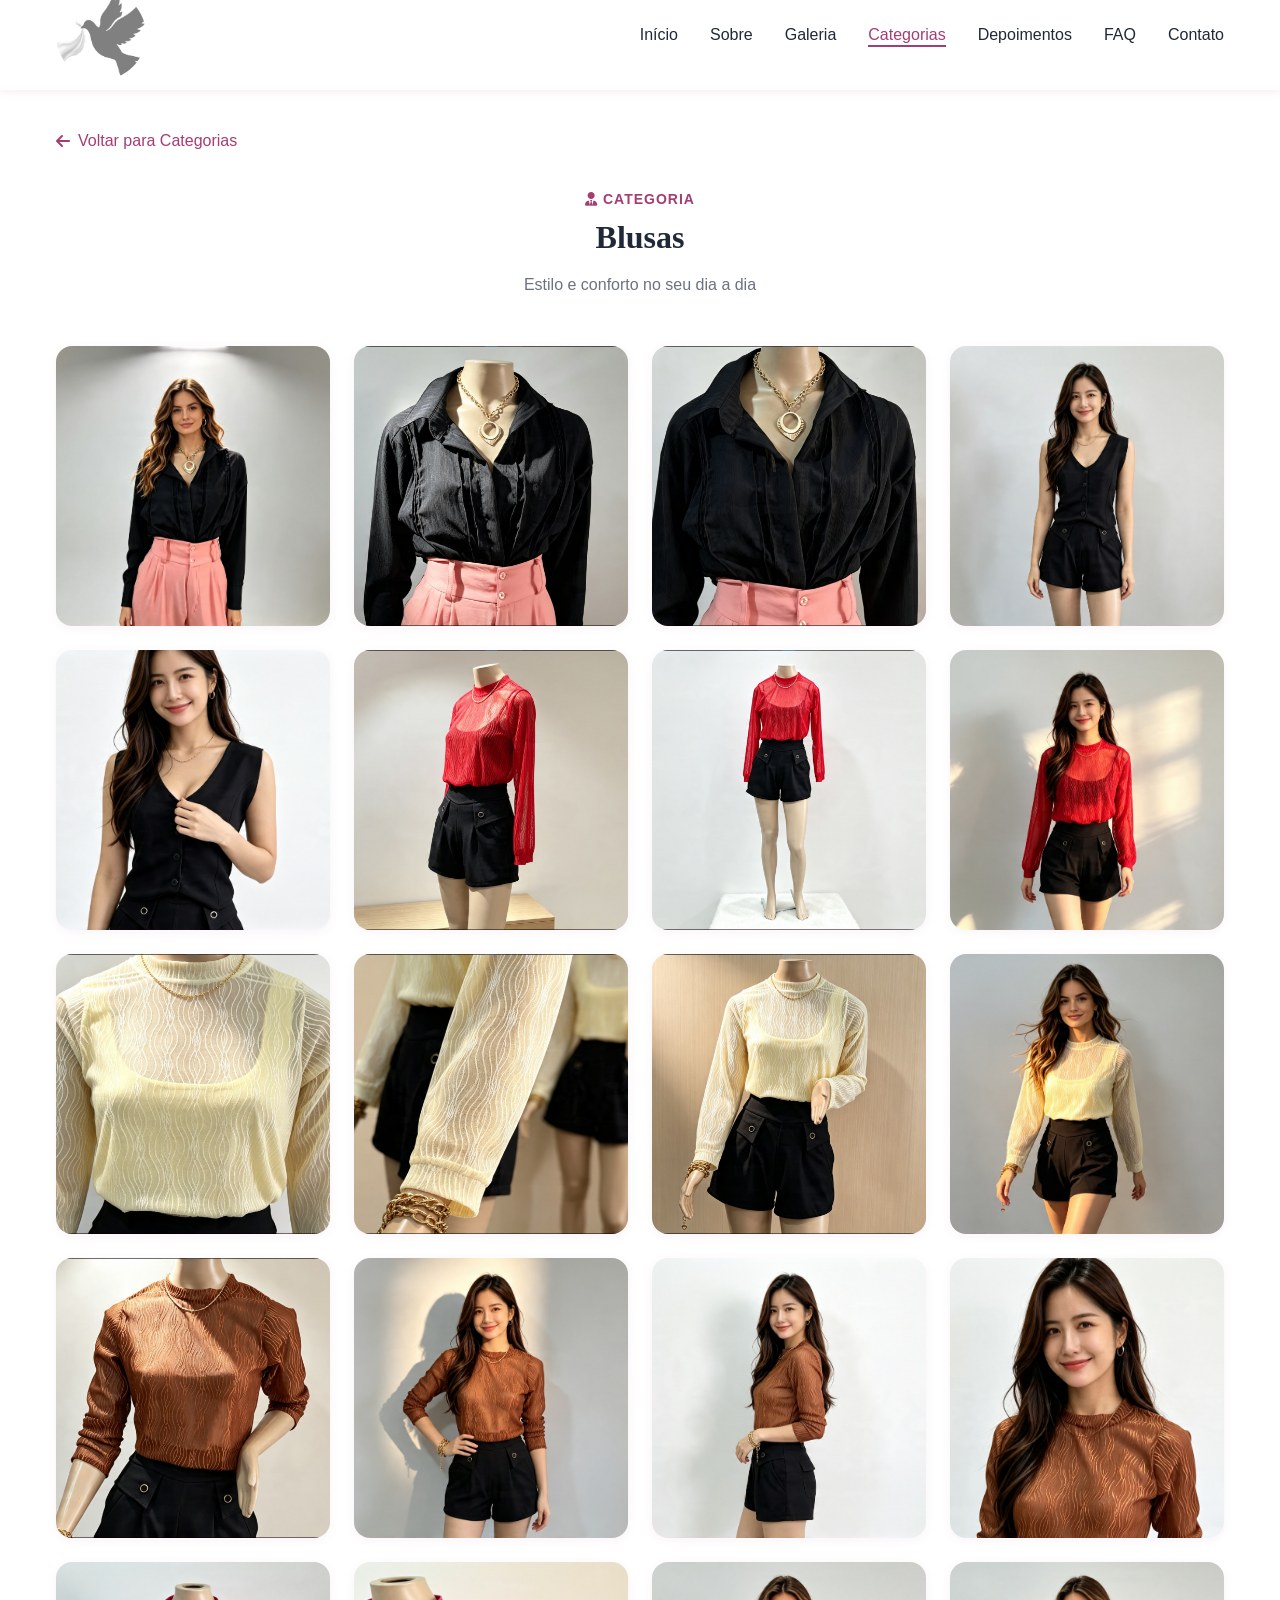
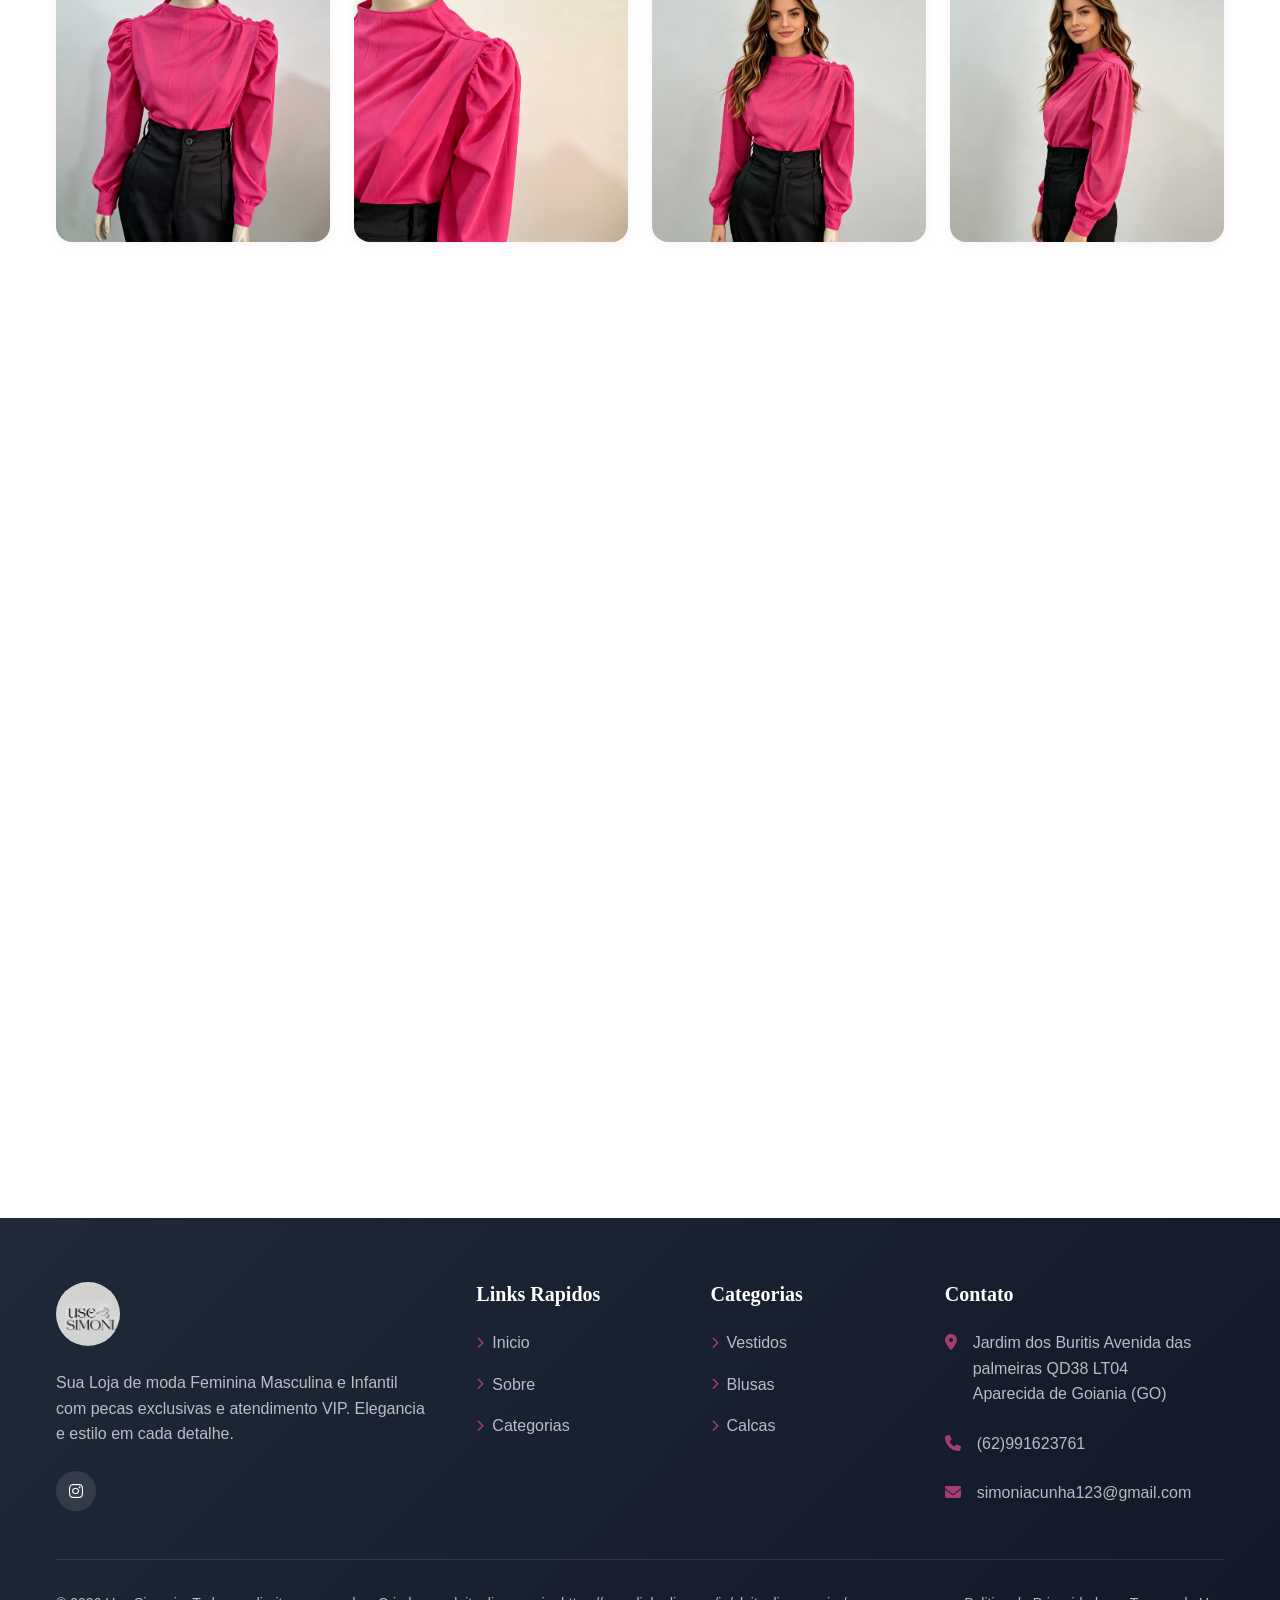
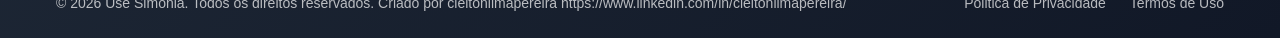
==== blusa.html @ 562f8684 "Criando-repositorio" ====
<!DOCTYPE html>
<html lang="pt-BR">

<head>
    <meta charset="UTF-8">
    <meta name="viewport" content="width=device-width, initial-scale=1.0">
    <meta name="description" content="Use Simonia - Blusas. Confira nossa coleção completa.">
    <title>Blusas - Use Simonia</title>
    <link rel="stylesheet" href="style.css">
    <link rel="icon" type="image/png" href="./assets/logo-use-simonia.png">
    <link rel="stylesheet" href="https://cdnjs.cloudflare.com/ajax/libs/font-awesome/6.4.0/css/all.min.css">
</head>

<body>
    <!-- Header -->
    <header class="header" id="header">
        <nav class="nav container">
            <a href="index.html" class="nav__logo">
                <img src="./assets/transparente certo.png" alt="Use Simonia" class="nav__logo-img"></a>

            <div class="nav__menu" id="nav-menu">
                <ul class="nav__list">
                    <li class="nav__item">
                        <a href="index.html#inicio" class="nav__link">Início</a>
                    </li>
                    <li class="nav__item">
                        <a href="index.html#sobre" class="nav__link">Sobre</a>
                    </li>
                    <li class="nav__item">
                        <a href="index.html#galeria" class="nav__link">Galeria</a>
                    </li>
                    <li class="nav__item">
                        <a href="index.html#categorias" class="nav__link active-link">Categorias</a>
                    </li>
                    <li class="nav__item">
                        <a href="index.html#depoimentos" class="nav__link">Depoimentos</a>
                    </li>
                    <li class="nav__item">
                        <a href="index.html#faq" class="nav__link">FAQ</a>
                    </li>
                    <li class="nav__item">
                        <a href="index.html#contato" class="nav__link">Contato</a>
                    </li>
                </ul>
                <div class="nav__close" id="nav-close">
                    <i class="fas fa-times"></i>
                </div>
            </div>

            <div class="nav__toggle" id="nav-toggle">
                <i class="fas fa-bars"></i>
            </div>
        </nav>
    </header>
    <main class="main">
        <section class="section" style="padding-top: 8rem;">
            <div class="container">
                <a href="index.html#categorias"
                    style="display:inline-flex;align-items:center;gap:8px;color:var(--primary-color);text-decoration:none;font-weight:var(--weight-medium);margin-bottom:2rem;">
                    <i class="fas fa-arrow-left"></i> Voltar para Categorias
                </a>
                <div class="section__header" data-aos="fade-up">
                    <span class="section__subtitle"><i class="fas fa-user-tie"></i> Categoria</span>
                    <h2 class="section__title">Blusas</h2>
                    <p class="section__description">Estilo e conforto no seu dia a dia</p>
                </div>

                <!-- ==================================================================
                     COMO ACRESCENTAR MAIS FOTOS NESTA PAGINA:
                     1. Copie um bloco inteiro que comeca em <div class="galeria__item" ...>
                        e termina no </div> correspondente (marcado abaixo).
                     2. Cole logo depois dele, dentro da mesma div class="galeria__container".
                     3. Troque o link da imagem (src) pela sua foto.
                        Se a foto estiver na pasta assents, use: ./assents/nome-da-foto.jpg
                     4. Troque o texto do "alt" pelo nome da peca.
                     ================================================================== -->
                <div class="galeria__container" id="produtos-grid">
                    <!-- INICIO DO BLOCO - copie a partir daqui -->
                    <div class="galeria__item" data-aos="zoom-in">
                        <img src="./assets/blusa (1).png" alt="Blusa " class="galeria__img">
                        <div class="galeria__overlay">
                            <i class="fas fa-search-plus"></i>
                        </div>
                    </div>
                    <!-- FIM DO BLOCO - copie ate aqui -->
                    <!-- INICIO DO BLOCO - copie a partir daqui -->
                    <div class="galeria__item" data-aos="zoom-in">
                        <img src="./assets/blusa (8).png" alt="Blusa " class="galeria__img">
                        <div class="galeria__overlay">
                            <i class="fas fa-search-plus"></i>
                        </div>
                    </div>
                    <!-- FIM DO BLOCO - copie ate aqui -->
                    <!-- INICIO DO BLOCO - copie a partir daqui -->
                    <div class="galeria__item" data-aos="zoom-in">
                        <img src="./assets/blusa (9).png" alt="Blusa " class="galeria__img">
                        <div class="galeria__overlay">
                            <i class="fas fa-search-plus"></i>
                        </div>
                    </div>
                    <!-- FIM DO BLOCO - copie ate aqui -->
                    <!-- INICIO DO BLOCO - copie a partir daqui -->
                    <div class="galeria__item" data-aos="zoom-in">
                        <img src="./assets/blusa 31.png" alt="Blusa " class="galeria__img">
                        <div class="galeria__overlay">
                            <i class="fas fa-search-plus"></i>
                        </div>
                    </div>
                    <!-- FIM DO BLOCO - copie ate aqui -->
                    <!-- INICIO DO BLOCO - copie a partir daqui -->
                    <div class="galeria__item" data-aos="zoom-in">
                        <img src="./assets/blusa 32.png" alt="Blusa " class="galeria__img">
                        <div class="galeria__overlay">
                            <i class="fas fa-search-plus"></i>
                        </div>
                    </div>
                    <!-- FIM DO BLOCO - copie ate aqui -->
                    <!-- INICIO DO BLOCO - copie a partir daqui -->
                    <div class="galeria__item" data-aos="zoom-in">
                        <img src="./assets/blusa e short (2).png" alt="Blusa " class="galeria__img">
                        <div class="galeria__overlay">
                            <i class="fas fa-search-plus"></i>
                        </div>
                    </div>
                    <!-- FIM DO BLOCO - copie ate aqui -->
                    <div class="galeria__item" data-aos="zoom-in">
                        <img src="./assets/blusa e short (3).png" alt="Blusa " class="galeria__img">
                        <div class="galeria__overlay">
                            <i class="fas fa-search-plus"></i>
                        </div>
                    </div>
                    <!-- FIM DO BLOCO - copie ate aqui -->
                    <!-- INICIO DO BLOCO - copie a partir daqui -->
                    <div class="galeria__item" data-aos="zoom-in">
                        <img src="./assets/blusa e short (6).png" alt="Blusa " class="galeria__img">
                        <div class="galeria__overlay">
                            <i class="fas fa-search-plus"></i>
                        </div>
                    </div>
                    <!-- FIM DO BLOCO - copie ate aqui -->
                    <!-- INICIO DO BLOCO - copie a partir daqui -->
                    <div class="galeria__item" data-aos="zoom-in">
                        <img src="./assets/blusa (12).png" alt="Blusa " class="galeria__img">
                        <div class="galeria__overlay">
                            <i class="fas fa-search-plus"></i>
                        </div>
                    </div>
                    <!-- FIM DO BLOCO - copie ate aqui -->
                    <!-- INICIO DO BLOCO - copie a partir daqui -->
                    <div class="galeria__item" data-aos="zoom-in">
                        <img src="./assets/blusa (13).png" alt="Blusa " class="galeria__img">
                        <div class="galeria__overlay">
                            <i class="fas fa-search-plus"></i>
                        </div>
                    </div>
                    <!-- FIM DO BLOCO - copie ate aqui -->
                    <!-- INICIO DO BLOCO - copie a partir daqui -->
                    <div class="galeria__item" data-aos="zoom-in">
                        <img src="./assets/blusa e short (4).png" alt="Blusa " class="galeria__img">
                        <div class="galeria__overlay">
                            <i class="fas fa-search-plus"></i>
                        </div>
                    </div>
                    <!-- FIM DO BLOCO - copie ate aqui -->
                    <!-- INICIO DO BLOCO - copie a partir daqui -->
                    <div class="galeria__item" data-aos="zoom-in">
                        <img src="./assets/blusa e short (7).png" alt="Blusa " class="galeria__img">
                        <div class="galeria__overlay">
                            <i class="fas fa-search-plus"></i>
                        </div>
                    </div>
                    <!-- FIM DO BLOCO - copie ate aqui -->
                    <!-- INICIO DO BLOCO - copie a partir daqui -->
                    <div class="galeria__item" data-aos="zoom-in">
                        <img src="./assets/blusa (14).png" alt="Blusa manga longa" class="galeria__img">
                        <div class="galeria__overlay">
                            <i class="fas fa-search-plus"></i>
                        </div>
                    </div>
                    <!-- FIM DO BLOCO - copie ate aqui -->
                    <!-- INICIO DO BLOCO - copie a partir daqui -->
                    <div class="galeria__item" data-aos="zoom-in">
                        <img src="./assets/blusa e short (8).png" alt="Blusa " class="galeria__img">
                        <div class="galeria__overlay">
                            <i class="fas fa-search-plus"></i>
                        </div>
                    </div>
                    <!-- FIM DO BLOCO - copie ate aqui -->
                    <!-- INICIO DO BLOCO - copie a partir daqui -->
                    <div class="galeria__item" data-aos="zoom-in">
                        <img src="./assets/blusa e short (9).png" alt="Blusa " class="galeria__img">
                        <div class="galeria__overlay">
                            <i class="fas fa-search-plus"></i>
                        </div>
                    </div>
                    <!-- FIM DO BLOCO - copie ate aqui -->
                    <!-- INICIO DO BLOCO - copie a partir daqui -->
                    <div class="galeria__item" data-aos="zoom-in">
                        <img src="./assets/blusa (3).png" alt="Blusa " class="galeria__img">
                        <div class="galeria__overlay">
                            <i class="fas fa-search-plus"></i>
                        </div>
                    </div>
                    <!-- FIM DO BLOCO - copie ate aqui -->
                    <!-- INICIO DO BLOCO - copie a partir daqui -->
                    <div class="galeria__item" data-aos="zoom-in">
                        <img src="./assets/blusa 1.png" alt="Blusa " class="galeria__img">
                        <div class="galeria__overlay">
                            <i class="fas fa-search-plus"></i>
                        </div>
                    </div>
                    <!-- FIM DO BLOCO - copie ate aqui -->
                    <!-- INICIO DO BLOCO - copie a partir daqui -->
                    <div class="galeria__item" data-aos="zoom-in">
                        <img src="./assets/blusa 2.png" alt="Blusa " class="galeria__img">
                        <div class="galeria__overlay">
                            <i class="fas fa-search-plus"></i>
                        </div>
                    </div>
                    <!-- FIM DO BLOCO - copie ate aqui -->
                    <!-- INICIO DO BLOCO - copie a partir daqui -->
                    <div class="galeria__item" data-aos="zoom-in">
                        <img src="./assets/blusa 5.png" alt="Blusa " class="galeria__img">
                        <div class="galeria__overlay">
                            <i class="fas fa-search-plus"></i>
                        </div>
                    </div>
                    <!-- FIM DO BLOCO - copie ate aqui -->
                    <!-- INICIO DO BLOCO - copie a partir daqui -->
                    <div class="galeria__item" data-aos="zoom-in">
                        <img src="./assets/blusa 6.png" alt="Blusa " class="galeria__img">
                        <div class="galeria__overlay">
                            <i class="fas fa-search-plus"></i>
                        </div>
                    </div>
                    <!-- FIM DO BLOCO - copie ate aqui -->
                    <!-- INICIO DO BLOCO - copie a partir daqui -->
                    <div class="galeria__item" data-aos="zoom-in">
                        <img src="./assets/blusa (16).png" alt="Blusa " class="galeria__img">
                        <div class="galeria__overlay">
                            <i class="fas fa-search-plus"></i>
                        </div>
                    </div>
                    <!-- FIM DO BLOCO - copie ate aqui -->
                    <!-- INICIO DO BLOCO - copie a partir daqui -->
                    <div class="galeria__item" data-aos="zoom-in">
                        <img src="./assets/blusa 12.png" alt="Blusa " class="galeria__img">
                        <div class="galeria__overlay">
                            <i class="fas fa-search-plus"></i>
                        </div>
                    </div>
                    <!-- FIM DO BLOCO - copie ate aqui -->
                    <!-- INICIO DO BLOCO - copie a partir daqui -->
                    <div class="galeria__item" data-aos="zoom-in">
                        <img src="./assets/blusa (10).png" alt="Blusa " class="galeria__img">
                        <div class="galeria__overlay">
                            <i class="fas fa-search-plus"></i>
                        </div>
                    </div>
                    <!-- FIM DO BLOCO - copie ate aqui -->
                    <!-- INICIO DO BLOCO - copie a partir daqui -->
                    <div class="galeria__item" data-aos="zoom-in">
                        <img src="./assets/blusa (17).png" alt="Blusa " class="galeria__img">
                        <div class="galeria__overlay">
                            <i class="fas fa-search-plus"></i>
                        </div>
                    </div>
                    <!-- FIM DO BLOCO - copie ate aqui -->
                    <!-- INICIO DO BLOCO - copie a partir daqui -->
                    <div class="galeria__item" data-aos="zoom-in">
                        <img src="./assets/blusa 19.png" alt="Blusa " class="galeria__img">
                        <div class="galeria__overlay">
                            <i class="fas fa-search-plus"></i>
                        </div>
                    </div>
                    <!-- FIM DO BLOCO - copie ate aqui -->
                    <!-- INICIO DO BLOCO - copie a partir daqui -->
                    <div class="galeria__item" data-aos="zoom-in">
                        <img src="./assets/blusa (7).png" alt="Blusa " class="galeria__img">
                        <div class="galeria__overlay">
                            <i class="fas fa-search-plus"></i>
                        </div>
                    </div>
                    <!-- FIM DO BLOCO - copie ate aqui -->
                    <!-- INICIO DO BLOCO - copie a partir daqui -->
                    <div class="galeria__item" data-aos="zoom-in">
                        <img src="./assets/blusa 16.png" alt="Blusa " class="galeria__img">
                        <div class="galeria__overlay">
                            <i class="fas fa-search-plus"></i>
                        </div>
                    </div>
                    <!-- FIM DO BLOCO - copie ate aqui -->
                    <!-- INICIO DO BLOCO - copie a partir daqui -->
                    <div class="galeria__item" data-aos="zoom-in">
                        <img src="./assets/blusa 30.png" alt="Blusa " class="galeria__img">
                        <div class="galeria__overlay">
                            <i class="fas fa-search-plus"></i>
                        </div>
                    </div>
                    <!-- FIM DO BLOCO - copie ate aqui -->
                    <!-- INICIO DO BLOCO - copie a partir daqui -->
                    <div class="galeria__item" data-aos="zoom-in">
                        <img src="./assets/blusa e short (5).png" alt="Blusa " class="galeria__img">
                        <div class="galeria__overlay">
                            <i class="fas fa-search-plus"></i>
                        </div>
                    </div>
                    <!-- FIM DO BLOCO - copie ate aqui -->
                    <!-- INICIO DO BLOCO - copie a partir daqui -->
                    <div class="galeria__item" data-aos="zoom-in">
                        <img src="./assets/blusa2.png" alt="Blusa " class="galeria__img">
                        <div class="galeria__overlay">
                            <i class="fas fa-search-plus"></i>
                        </div>
                    </div>
                    <!-- FIM DO BLOCO - copie ate aqui -->
                    <!-- INICIO DO BLOCO - copie a partir daqui -->
                    <div class="galeria__item" data-aos="zoom-in">
                        <img src="./assets/blusa4.png" alt="Blusa " class="galeria__img">
                        <div class="galeria__overlay">
                            <i class="fas fa-search-plus"></i>
                        </div>
                    </div>
                    <!-- FIM DO BLOCO - copie ate aqui -->
                    <!-- INICIO DO BLOCO - copie a partir daqui -->
                    <div class="galeria__item" data-aos="zoom-in">
                        <img src="./assets/blusa5.png" alt="Blusa " class="galeria__img">
                        <div class="galeria__overlay">
                            <i class="fas fa-search-plus"></i>
                        </div>
                    </div>
                    <!-- FIM DO BLOCO - copie ate aqui -->
                </div>
            </div>
        </section>
    </main>
    <!-- Footer -->
    <footer class="footer">
        <div class="container">
            <div class="footer__container">
                <div class="footer__column">
                    <a href="index.html" class="footer__logo">
                        <img src="./assets/logo.jpg" alt="Use Simonia" class="footer__logo-img"></a>
                    <p class="footer__description">
                        Sua Loja de moda Feminina Masculina e Infantil com pecas exclusivas e atendimento VIP. Elegancia
                        e estilo em cada detalhe.
                    </p>
                    <div class="footer__social">
                        <a href="https://www.instagram.com/use_simonia_/" target="_blank" class="footer__social-link">
                            <i class="fab fa-instagram"></i>
                        </a>
                    </div>
                </div>
                <div class="footer__column">
                    <h3 class="footer__title">Links Rapidos</h3>
                    <ul class="footer__links">
                        <li><a href="index.html#inicio" class="footer__link"><i class="fas fa-chevron-right"></i>
                                Inicio</a></li>
                        <li><a href="index.html#sobre" class="footer__link"><i class="fas fa-chevron-right"></i>
                                Sobre</a></li>

                        <li><a href="index.html#categorias" class="footer__link"><i class="fas fa-chevron-right"></i>
                                Categorias</a></li>
                    </ul>
                </div>
                <div class="footer__column">
                    <h3 class="footer__title">Categorias</h3>
                    <ul class="footer__links">
                        <li><a href="vestido.html" class="footer__link"><i class="fas fa-chevron-right"></i>
                                Vestidos</a></li>
                        <li><a href="blusa.html" class="footer__link"><i class="fas fa-chevron-right"></i> Blusas</a>
                        </li>
                        <li><a href="calca.html" class="footer__link"><i class="fas fa-chevron-right"></i> Calcas</a>
                        </li>

                    </ul>
                </div>
                <div class="footer__column">
                    <h3 class="footer__title">Contato</h3>
                    <ul class="footer__info">
                        <li class="footer__info-item">
                            <i class="fas fa-map-marker-alt"></i>
                            <span>Jardim dos Buritis Avenida das palmeiras QD38 LT04<br>Aparecida de Goiania (GO)</span>
                        </li>
                        <li class="footer__info-item">
                            <i class="fas fa-phone"></i>
                            <span>(62)991623761</span>
                        </li>
                        <li class="footer__info-item">
                            <i class="fas fa-envelope"></i>
                            <span>simoniacunha123@gmail.com</span>
                        </li>
                    </ul>
                </div>
            </div>
            <div class="footer__bottom">
                <p class="footer__copy">
                    &copy; 2026 Use Simonia. Todos os direitos reservados.
                    Criado por cleitonlimapereira
                    https://www.linkedin.com/in/cleitonlimapereira/
                </p>
                <div class="footer__bottom-links">
                    <a href="#" class="footer__bottom-link">Politica de Privacidade</a>
                    <a href="#" class="footer__bottom-link">Termos de Uso</a>
                </div>
            </div>
        </div>
    </footer>

    <!-- Scroll to Top -->
    <button class="scroll-top" id="scroll-top">
        <i class="fas fa-arrow-up"></i>
    </button>

    <script src="script.js"></script>
</body>

</html>
---- style.css ----
/* ==================== VARIABLES ==================== */
:root {
    /* Colors */
    --primary-color: #a53d73;
    --primary-dark: #ac5685;
    --primary-light: #f1c1db;
    --accent-color: #990958;
    --accent-dark: #a77f93;
    --text-dark: #1f2937;
    --text-gray: #6b7280;
    --text-light: #9ca3af;
    --white: #ffffff;
    --bg-light: #fde7f3;
    --bg-lighter: #fef5fa;
    --border-color: #f9d9ea;

    /* Typography */
    --font-primary: 'Segoe UI', Tahoma, Geneva, Verdana, sans-serif;
    --font-heading: 'Georgia', serif;

    /* Font Sizes */
    --h1-size: 2.5rem;
    --h2-size: 2rem;
    --h3-size: 1.5rem;
    --h4-size: 1.25rem;
    --normal-size: 1rem;
    --small-size: 0.875rem;

    /* Font Weights */
    --weight-regular: 400;
    --weight-medium: 500;
    --weight-semibold: 600;
    --weight-bold: 700;

    /* Spacing */
    --spacing-xs: 0.5rem;
    --spacing-sm: 1rem;
    --spacing-md: 1.5rem;
    --spacing-lg: 2rem;
    --spacing-xl: 3rem;
    --spacing-xxl: 4rem;

    /* Transitions */
    --transition: all 0.3s ease;
    --transition-slow: all 0.5s ease;

    /* Shadows */
    --shadow-sm: 0 2px 8px rgba(197, 89, 148, 0.08);
    --shadow-md: 0 4px 16px rgba(182, 60, 129, 0.12);
    --shadow-lg: 0 8px 32px rgba(209, 38, 132, 0.16);

    /* Border Radius */
    --radius-sm: 8px;
    --radius-md: 12px;
    --radius-lg: 16px;
    --radius-xl: 24px;

    /* Z-index */
    --z-fixed: 100;
    --z-modal: 1000;
}

.iline {
    display: block;
    align-items: center;
}

/* ==================== BASE ==================== */
* {
    margin: 0;
    padding: 0;
    box-sizing: border-box;

}



html {
    scroll-behavior: smooth;
}

body {
    font-family: var(--font-primary);
    font-size: var(--normal-size);
    color: var(--text-dark);
    line-height: 1.6;
    background-color: var(--white);
}

h1,
h2,
h3,
h4 {
    font-family: var(--font-heading);
    font-weight: var(--weight-bold);
    line-height: 1.2;
    color: var(--text-dark);
}

img {
    max-width: 100%;
    height: auto;
    display: block;
}

a {
    text-decoration: none;
    color: inherit;
}

ul {
    list-style: none;
}

button {
    border: none;
    background: none;
    cursor: pointer;
    font-family: inherit;
}

/* ==================== REUSABLE CLASSES ==================== */
.container {
    max-width: 1200px;
    margin: 0 auto;
    padding: 0 var(--spacing-sm);
}

.section {
    padding: var(--spacing-xxl) 0;
}

.section__header {
    text-align: center;
    margin-bottom: var(--spacing-xl);
}

.section__subtitle {
    display: inline-block;
    color: var(--primary-color);
    font-weight: var(--weight-semibold);
    font-size: var(--small-size);
    text-transform: uppercase;
    letter-spacing: 1px;
    margin-bottom: var(--spacing-xs);
}

.section__title {
    font-size: var(--h2-size);
    margin-bottom: var(--spacing-sm);
    color: var(--text-dark);
}

.section__description {
    color: var(--text-gray);
    max-width: 600px;
    margin: 0 auto;
}

.btn {
    display: inline-flex;
    align-items: center;
    gap: var(--spacing-xs);
    padding: 0.875rem 1.75rem;
    border-radius: var(--radius-md);
    font-weight: var(--weight-semibold);
    transition: var(--transition);
    cursor: pointer;
}

.btn--primary {
    background: linear-gradient(135deg, var(--primary-color), var(--primary-light));
    color: var(--white);
    box-shadow: var(--shadow-md);
}

.btn--primary:hover {
    transform: translateY(-2px);
    box-shadow: var(--shadow-lg);
}

.btn--outline {
    border: 2px solid var(--primary-color);
    color: var(--primary-color);
    background: var(--white);
}

.btn--outline:hover {
    background: var(--primary-color);
    color: var(--white);
}

/* ==================== HEADER ==================== */
.header {
    position: fixed;
    top: 0;
    left: 0;
    width: 100%;
    height: 10%;
    background: var(--white);
    box-shadow: var(--shadow-sm);
    z-index: var(--z-fixed);
    transition: var(--transition);
}

.nav {
    display: flex;
    align-items: center;
    justify-content: space-between;
    height: 70px;
}

.nav__logo {
    display: flex;
    align-items: center;
    gap: var(--spacing-xs);
    font-size: var(--h4-size);
    font-weight: var(--weight-bold);
    color: var(--primary-color);
    font-family: var(--font-heading);
}

.nav__logo i {
    font-size: 1.5rem;
    color: var(--accent-color);
}


.nav__logo-img {

    height: 90px;
    width: 90px;
    object-fit: cover;
    border-radius: 100%;
}

.nav__toggle,
.nav__close {
    display: none;
    font-size: 1.5rem;
    color: var(--text-dark);
    cursor: pointer;
}

.nav__list {
    display: flex;
    align-items: center;
    gap: var(--spacing-lg);
}

.nav__link {
    color: var(--text-dark);
    font-weight: var(--weight-medium);
    transition: var(--transition);
    position: relative;
}

.nav__link::after {
    content: '';
    position: absolute;
    bottom: -4px;
    left: 0;
    width: 0;
    height: 2px;
    background: var(--primary-color);
    transition: var(--transition);
}

.nav__link:hover::after,
.nav__link.active-link::after {
    width: 100%;
}

.nav__link:hover,
.nav__link.active-link {
    color: var(--primary-color);
}

/* ==================== HERO ==================== */
.hero {
    min-height: 100vh;
    background: linear-gradient(135deg, rgba(197, 193, 196, 0.95), rgba(207, 204, 206, 0.95)),
        url('https://images.unsplash.com/photo-1441986300917-64674bd600d8?w=1920&q=80');
    background-size: cover;
    background-position: center;
    background-attachment: fixed;
    display: flex;
    align-items: center;
    padding-top: 70px;
}

.hero__container {
    display: grid;
    grid-template-columns: 1fr 1fr;
    gap: var(--spacing-xl);
    align-items: center;
}

.hero__content {
    color: var(--white);
}

.hero__subtitle {
    display: inline-block;
    color: var(--accent-color);
    font-weight: var(--weight-semibold);
    font-size: var(--small-size);
    text-transform: uppercase;
    letter-spacing: 2px;
    margin-bottom: var(--spacing-sm);
}

.hero__title {
    font-size: var(--h1-size);
    margin-bottom: var(--spacing-md);
    line-height: 1.2;
}

.hero__description {
    font-size: 1.125rem;
    margin-bottom: var(--spacing-lg);
    opacity: 0.95;
    line-height: 1.8;
}

.hero__buttons {
    display: flex;
    flex-wrap: wrap;
    gap: var(--spacing-sm);
    margin-bottom: var(--spacing-xl);
}

.hero__stats {
    display: grid;
    grid-template-columns: repeat(3, 1fr);
    gap: var(--spacing-lg);
    padding-top: var(--spacing-lg);
    border-top: 1px solid rgba(255, 255, 255, 0.2);
}

.hero__stat {
    display: flex;
    align-items: center;
    gap: var(--spacing-sm);
}

.hero__stat i {
    font-size: 2rem;
    color: var(--accent-color);
}

.hero__stat-number {
    display: block;
    font-size: 1.5rem;
    font-weight: var(--weight-bold);
}

.hero__stat-text {
    display: block;
    font-size: var(--small-size);
    opacity: 0.9;
}

.hero__image-wrapper {
    position: relative;
    border-radius: var(--radius-xl);
    overflow: hidden;
    box-shadow: var(--shadow-lg);
}

.hero__img {
    width: 100%;
    height: 500px;
    object-fit: cover;
    border-radius: var(--radius-xl);
}

.hero__image-decoration {
    position: absolute;
    inset: 0;
    border: 3px solid var(--accent-color);
    border-radius: var(--radius-xl);
    transform: translate(15px, 15px);
    z-index: -1;
}

/* ==================== ABOUT ==================== */
.sobre__container {
    display: grid;
    grid-template-columns: 1fr 1fr;
    gap: var(--spacing-xl);
    align-items: center;
}

.sobre__image {
    position: relative;
}

.sobre__img {
    width: 100%;
    height: 500px;
    object-fit: cover;
    border-radius: var(--radius-xl);
    box-shadow: var(--shadow-lg);
}

.sobre__image-decoration {
    position: absolute;
    inset: 0;
    border: 3px solid var(--accent-color);
    border-radius: var(--radius-xl);
    transform: translate(-15px, -15px);
    z-index: -1;
}

.sobre__description {
    color: var(--text-gray);
    margin-bottom: var(--spacing-md);
    line-height: 1.8;
}

.sobre__features {
    display: grid;
    gap: var(--spacing-sm);
    margin-bottom: var(--spacing-lg);
}

.sobre__feature {
    display: flex;
    align-items: center;
    gap: var(--spacing-sm);
    color: var(--text-gray);
}

.sobre__feature i {
    color: var(--primary-color);
    font-size: 1.25rem;
}



/* ==================== CATEGORIES ==================== */
.categorias {
    background: #cdd1d8;
}

.categorias__container {
    display: grid;
    grid-template-columns: repeat(3, 1fr);
    gap: var(--spacing-lg);
}



.categoria__card {
    display: block;
    background: var(--white);
    border-radius: var(--radius-lg);
    overflow: hidden;
    box-shadow: var(--shadow-sm);
    transition: var(--transition);
}

.categoria__card:hover {
    transform: translateY(-8px);
    box-shadow: var(--shadow-lg);
}

.categoria__image {
    position: relative;
    height: 250px;
    overflow: hidden;
}

.categoria__img {
    width: 100%;
    height: 100%;
    object-fit: cover;
    transition: var(--transition-slow);
}

.categoria__overlay {
    position: absolute;
    inset: 0;
    background: linear-gradient(to top, rgba(222, 83, 159, 0.6), transparent);
}

.categoria__card:hover .categoria__img {
    transform: scale(1.1);
}

.categoria__content {
    padding: var(--spacing-md);
    text-align: center;
}

.categoria__icon {
    font-size: 2rem;
    color: var(--primary-color);
    margin-bottom: var(--spacing-sm);
}

.categoria__title {
    font-size: var(--h4-size);
    margin-bottom: var(--spacing-xs);
    color: var(--text-dark);
}

.categoria__description {
    color: var(--text-gray);
    font-size: var(--small-size);
}

/* ==================== GALERIA DE PRODUTOS ==================== */
.galeria__container {
    display: grid;
    grid-template-columns: repeat(4, 1fr);
    gap: var(--spacing-md);
}

.galeria__item {
    position: relative;
    height: 280px;
    border-radius: var(--radius-lg);
    overflow: hidden;
    box-shadow: var(--shadow-sm);
    transition: var(--transition);
}

.galeria__item:hover {
    transform: translateY(-8px);
    box-shadow: var(--shadow-lg);
}

.galeria__img {
    width: 100%;
    height: 100%;
    object-fit: cover;
    display: block;
    transition: var(--transition-slow);
}

.galeria__overlay {
    position: absolute;
    inset: 0;
    background: linear-gradient(to top, rgba(222, 83, 159, 0.6), transparent);
    display: flex;
    align-items: center;
    justify-content: center;
    opacity: 0;
    transition: var(--transition);
    color: var(--white);
    font-size: 1.5rem;
}

.galeria__item:hover .galeria__overlay {
    opacity: 1;
}

.galeria__item:hover .galeria__img {
    transform: scale(1.1);
}

/* ==================== DIFFERENTIALS ==================== */


.diferenciais {
    background: #ca8bb2;
}

.diferenciais__container {
    display: grid;
    grid-template-columns: repeat(3, 1fr);
    gap: var(--spacing-lg);
    max-width: 900px;
    margin: 0 auto;
}

.diferencial__card {
    background: linear-gradient(135deg, #fdf1f7, #f8d9e9);
    padding: var(--spacing-lg);
    border-radius: var(--radius-lg);
    text-align: center;
    box-shadow: var(--shadow-sm);
    transition: var(--transition);
}

.diferencial__card:hover {
    transform: translateY(-8px);
    box-shadow: var(--shadow-lg);
}

.diferencial__icon {
    width: 70px;
    height: 70px;
    margin: 0 auto var(--spacing-md);
    background: linear-gradient(135deg, var(--primary-color), var(--primary-light));
    border-radius: 50%;
    display: flex;
    align-items: center;
    justify-content: center;
}

.diferencial__icon i {
    font-size: 2rem;
    color: var(--primary-light);
}

.diferencial__title {
    font-size: var(--h4-size);
    margin-bottom: var(--spacing-sm);
}

.diferencial__description {
    color: var(--text-gray);
    font-size: var(--small-size);
    line-height: 1.6;
}

/* ==================== BENEFITS ==================== */
.beneficios {
    background: var(--white);
}

.beneficios__container {
    display: grid;
    grid-template-columns: repeat(3, 1fr);
    gap: var(--spacing-md);
}

.beneficio__item {
    display: flex;
    align-items: center;
    gap: var(--spacing-md);
    padding: var(--spacing-md);
    background: var(--white);
    border-radius: var(--radius-md);
    transition: var(--transition);
}

.beneficio__item:hover {
    background: #cbced3;
    transform: translateX(5px);
}

.beneficio__icon {
    width: 50px;
    height: 50px;
    background: linear-gradient(135deg, #9ca3af, var(--primary-light));
    border-radius: var(--radius-sm);
    display: flex;
    align-items: center;
    justify-content: center;
    flex-shrink: 0;
}

.beneficio__icon i {
    font-size: 1.5rem;
    color: var(--white);
}

.beneficio__title {
    font-size: 1rem;
    font-weight: var(--weight-semibold);
    margin-bottom: 0.25rem;
    color: var(--text-dark);
}

.beneficio__text {
    font-size: var(--small-size);
    color: var(--text-gray);
}

/* ==================== TESTIMONIALS ==================== */
.depoimentos {
    background: #cdd1d8;
}

.depoimentos__container {
    display: grid;
    grid-template-columns: repeat(3, 1fr);
    gap: var(--spacing-lg);
}

.depoimento__card {
    background: var(--white);
    padding: var(--spacing-lg);
    border-radius: var(--radius-lg);
    box-shadow: var(--shadow-sm);
    transition: var(--transition);
}

.depoimento__card:hover {
    transform: translateY(-8px);
    box-shadow: var(--shadow-lg);
}

.depoimento__rating {
    display: flex;
    gap: 0.25rem;
    margin-bottom: var(--spacing-md);
}

.depoimento__rating i {
    color: var(--accent-color);
    font-size: 1.125rem;
}

.depoimento__text {
    color: var(--text-gray);
    font-style: italic;
    margin-bottom: var(--spacing-md);
    line-height: 1.8;
}

.depoimento__author {
    display: flex;
    align-items: center;
    gap: var(--spacing-sm);
    padding-top: var(--spacing-md);
    border-top: 1px solid var(--border-color);
}

.depoimento__avatar {
    width: 50px;
    height: 50px;
    border-radius: 50%;
    object-fit: cover;
    border: 2px solid var(--primary-color);
}

.depoimento__name {
    font-size: 1rem;
    font-weight: var(--weight-semibold);
    color: var(--text-dark);
}

.depoimento__role {
    font-size: var(--small-size);
    color: var(--text-gray);
}

/* ==================== FAQ ==================== */
.faq__container {
    max-width: 800px;
    margin: 0 auto;
}

.faq__item {
    background: var(--white);
    border-radius: var(--radius-md);
    margin-bottom: var(--spacing-md);
    box-shadow: var(--shadow-sm);
    overflow: hidden;
}

.faq__question {
    display: flex;
    align-items: center;
    justify-content: space-between;
    padding: var(--spacing-md);
    cursor: pointer;
    transition: var(--transition);
}

.faq__question:hover {
    background: #cdd1d8;
}

.faq__title {
    font-size: 1.125rem;
    font-weight: var(--weight-semibold);
    color: var(--text-dark);
    padding-right: var(--spacing-sm);
}

.faq__toggle {
    width: 32px;
    height: 32px;
    background: #cdd1d8;
    ;
    border-radius: 50%;
    display: flex;
    align-items: center;
    justify-content: center;
    flex-shrink: 0;
    transition: var(--transition);
}

.faq__toggle i {
    color: var(--primary-color);
    transition: var(--transition);
}

.faq__answer {
    max-height: 0;
    overflow: hidden;
    transition: max-height 0.3s ease;
}

.faq__answer p {
    padding: 0 var(--spacing-md) var(--spacing-md);
    color: var(--text-gray);
    line-height: 1.8;
}

.faq__item.active .faq__toggle {
    background: var(--primary-color);
}

.faq__item.active .faq__toggle i {
    color: var(--white);
    transform: rotate(180deg);
}

.faq__item.active .faq__answer {
    max-height: 500px;
}

/* ==================== CONTACT ==================== */
.contato {
    background: #cdd1d8;
    ;
}

.contato__info-center {
    display: grid;
    grid-template-columns: repeat(3, 1fr);
    gap: var(--spacing-lg);
}

.contato__info-card {
    background: var(--white);
    padding: var(--spacing-lg);
    border-radius: var(--radius-lg);
    text-align: center;
    box-shadow: var(--shadow-sm);
    transition: var(--transition);
}

.contato__info-card:hover {
    transform: translateY(-8px);
    box-shadow: var(--shadow-lg);
}

.contato__info-icon {
    width: 70px;
    height: 70px;
    margin: 0 auto var(--spacing-md);
    background: linear-gradient(135deg, var(--primary-color), var(--primary-light));
    border-radius: 50%;
    display: flex;
    align-items: center;
    justify-content: center;
}

.contato__info-icon i {
    font-size: 2rem;
    color: var(--white);
}

.contato__info-title {
    font-size: var(--h4-size);
    margin-bottom: var(--spacing-sm);
    color: var(--text-dark);
}

.contato__info-text {
    color: var(--text-gray);
    margin-bottom: var(--spacing-md);
    line-height: 1.6;
}

.contato__info-link {
    display: inline-block;
    color: var(--primary-color);
    font-weight: var(--weight-semibold);
    transition: var(--transition);
}

.contato__info-link:hover {
    color: var(--primary-dark);
}

.contato__social {
    display: flex;
    justify-content: center;
    gap: var(--spacing-sm);
    margin-bottom: var(--spacing-md);
}

.contato__social-link {
    width: 45px;
    height: 45px;
    background: var(--white);
    border-radius: 50%;
    display: flex;
    align-items: center;
    justify-content: center;
    transition: var(--transition);
}

.contato__social-link i {
    font-size: 1.25rem;
    color: var(--primary-color);
}

.contato__social-link:hover {
    background: var(--primary-color);
    transform: translateY(-3px);
}

.contato__social-link:hover i {
    color: var(--white);
}

/* ==================== FOOTER ==================== */
.footer {
    background: linear-gradient(135deg, var(--text-dark), #111827);
    color: var(--white);
    padding: var(--spacing-xxl) 0 var(--spacing-md);
}

.footer__container {
    display: grid;
    grid-template-columns: 2fr 1fr 1fr 1.5fr;
    gap: var(--spacing-xl);
    margin-bottom: var(--spacing-xl);
}

.footer__logo {
    display: flex;
    align-items: center;
    gap: var(--spacing-xs);
    font-size: var(--h3-size);
    font-weight: var(--weight-bold);
    color: var(--white);
    font-family: var(--font-heading);
    margin-bottom: var(--spacing-md);
}

.footer__logo i {
    color: var(--accent-color);
}

.footer__logo-img {
    height: 64px;
    width: 64px;
    object-fit: cover;
    border-radius: 50%;
}

.footer__description {
    color: rgba(255, 255, 255, 0.7);
    margin-bottom: var(--spacing-md);
    line-height: 1.6;
}

.footer__social {
    display: flex;
    gap: var(--spacing-sm);
}

.footer__social-link {
    width: 40px;
    height: 40px;
    background: rgba(255, 255, 255, 0.1);
    border-radius: 50%;
    display: flex;
    align-items: center;
    justify-content: center;
    transition: var(--transition);
}

.footer__social-link:hover {
    background: var(--primary-color);
    transform: translateY(-3px);
}

.footer__title {
    font-size: var(--h4-size);
    margin-bottom: var(--spacing-md);
    color: var(--white);
}

.footer__links {
    display: flex;
    flex-direction: column;
    gap: var(--spacing-sm);
}

.footer__link {
    color: rgba(255, 255, 255, 0.7);
    display: flex;
    align-items: center;
    gap: var(--spacing-xs);
    transition: var(--transition);
}

.footer__link i {
    font-size: 0.75rem;
    color: var(--primary-color);
}

.footer__link:hover {
    color: var(--white);
    transform: translateX(5px);
}

.footer__info {
    display: flex;
    flex-direction: column;
    gap: var(--spacing-md);
}

.footer__info-item {
    display: flex;
    gap: var(--spacing-sm);
    color: rgba(255, 255, 255, 0.7);
}

.footer__info-item i {
    color: var(--primary-color);
    margin-top: 4px;
    flex-shrink: 0;
}

.footer__bottom {
    padding-top: var(--spacing-lg);
    border-top: 1px solid rgba(255, 255, 255, 0.1);
    display: flex;
    justify-content: space-between;
    align-items: center;
}

.footer__copy {
    color: rgba(255, 255, 255, 0.7);
    font-size: var(--small-size);
}

.footer__bottom-links {
    display: flex;
    gap: var(--spacing-md);
}

.footer__bottom-link {
    color: rgba(255, 255, 255, 0.7);
    font-size: var(--small-size);
    transition: var(--transition);
}

.footer__bottom-link:hover {
    color: var(--white);
}

/* ==================== SCROLL TO TOP ==================== */
.scroll-top {
    position: fixed;
    bottom: 30px;
    right: 30px;
    width: 50px;
    height: 50px;
    background: linear-gradient(135deg, var(--primary-color), var(--primary-light));
    color: var(--white);
    border-radius: 50%;
    display: flex;
    align-items: center;
    justify-content: center;
    box-shadow: var(--shadow-lg);
    opacity: 0;
    visibility: hidden;
    transition: var(--transition);
    z-index: 99;
}

.scroll-top.show {
    opacity: 1;
    visibility: visible;
}

.scroll-top:hover {
    transform: translateY(-5px);
}

/* ==================== ANIMATIONS ==================== */
[data-aos] {
    opacity: 0;
    transition: opacity 0.6s ease, transform 0.6s ease;
}

[data-aos].aos-animate {
    opacity: 1;
}

[data-aos="fade-up"] {
    transform: translateY(30px);
}

[data-aos="fade-up"].aos-animate {
    transform: translateY(0);
}

[data-aos="fade-left"] {
    transform: translateX(-30px);
}

[data-aos="fade-left"].aos-animate {
    transform: translateX(0);
}

[data-aos="fade-right"] {
    transform: translateX(30px);
}

[data-aos="fade-right"].aos-animate {
    transform: translateX(0);
}

[data-aos="zoom-in"] {
    transform: scale(0.9);
}

[data-aos="zoom-in"].aos-animate {
    transform: scale(1);
}

/* ==================== MEDIA QUERIES ==================== */
@media screen and (max-width: 1024px) {

    .hero__container,
    .sobre__container {
        grid-template-columns: 1fr;
        gap: var(--spacing-lg);
    }

    .nav__logo-img {
        display: none;

    }

    .hero__image,
    .sobre__image {
        order: -1;
    }

    .categorias__container {
        grid-template-columns: repeat(2, 1fr);
    }

    .diferenciais__container {
        grid-template-columns: repeat(2, 1fr);
    }

    .footer__container {
        grid-template-columns: repeat(2, 1fr);
    }
}

@media screen and (max-width: 768px) {
    :root {

        --h1-size: 2rem;
        --h2-size: 1.75rem;
        --h3-size: 1.25rem;
    }


    .nav__menu {

        position: fixed;
        top: 0;
        right: -100%;
        width: 80%;
        max-width: 400px;
        height: 100vh;
        background: var(--white);
        box-shadow: var(--shadow-lg);
        padding: var(--spacing-xl) var(--spacing-lg);
        transition: var(--transition);
    }

    .nav__menu.show-menu {
        right: 0;

    }

    .nav__list {
        flex-direction: column;
        align-items: flex-start;
        gap: var(--spacing-md);

    }

    .nav__toggle,
    .nav__close {
        display: block;

    }

    .nav__close {
        position: absolute;
        top: var(--spacing-md);
        right: var(--spacing-md);

    }

    .hero__stats {
        grid-template-columns: 1fr;

    }

    .galeria__container {
        grid-template-columns: repeat(2, 1fr);

    }

    .galeria__item--large {
        grid-column: span 2;
        grid-row: span 1;

    }

    .categorias__container,
    .depoimentos__container,
    .contato__info-center {
        grid-template-columns: 1fr;
    }

    .beneficios__container {
        grid-template-columns: 1fr;
    }

    .diferenciais__container {
        grid-template-columns: 1fr;
    }

    .footer__container {
        grid-template-columns: 1fr;
    }

    .footer__bottom {
        flex-direction: column;
        gap: var(--spacing-sm);
        text-align: center;
    }
}

@media screen and (max-width: 480px) {
    .container {
        padding: 0 1rem;
    }

    .section {
        padding: var(--spacing-xl) 0;
    }

    .hero__buttons {
        flex-direction: column;
    }

    .btn {
        width: 100%;
        justify-content: center;
    }

    .galeria__container {
        grid-template-columns: 1fr;
    }

    .galeria__item--large {
        grid-column: span 1;
    }

    .scroll-top {
        bottom: 20px;
        right: 20px;
        width: 45px;
        height: 45px;
    }
}
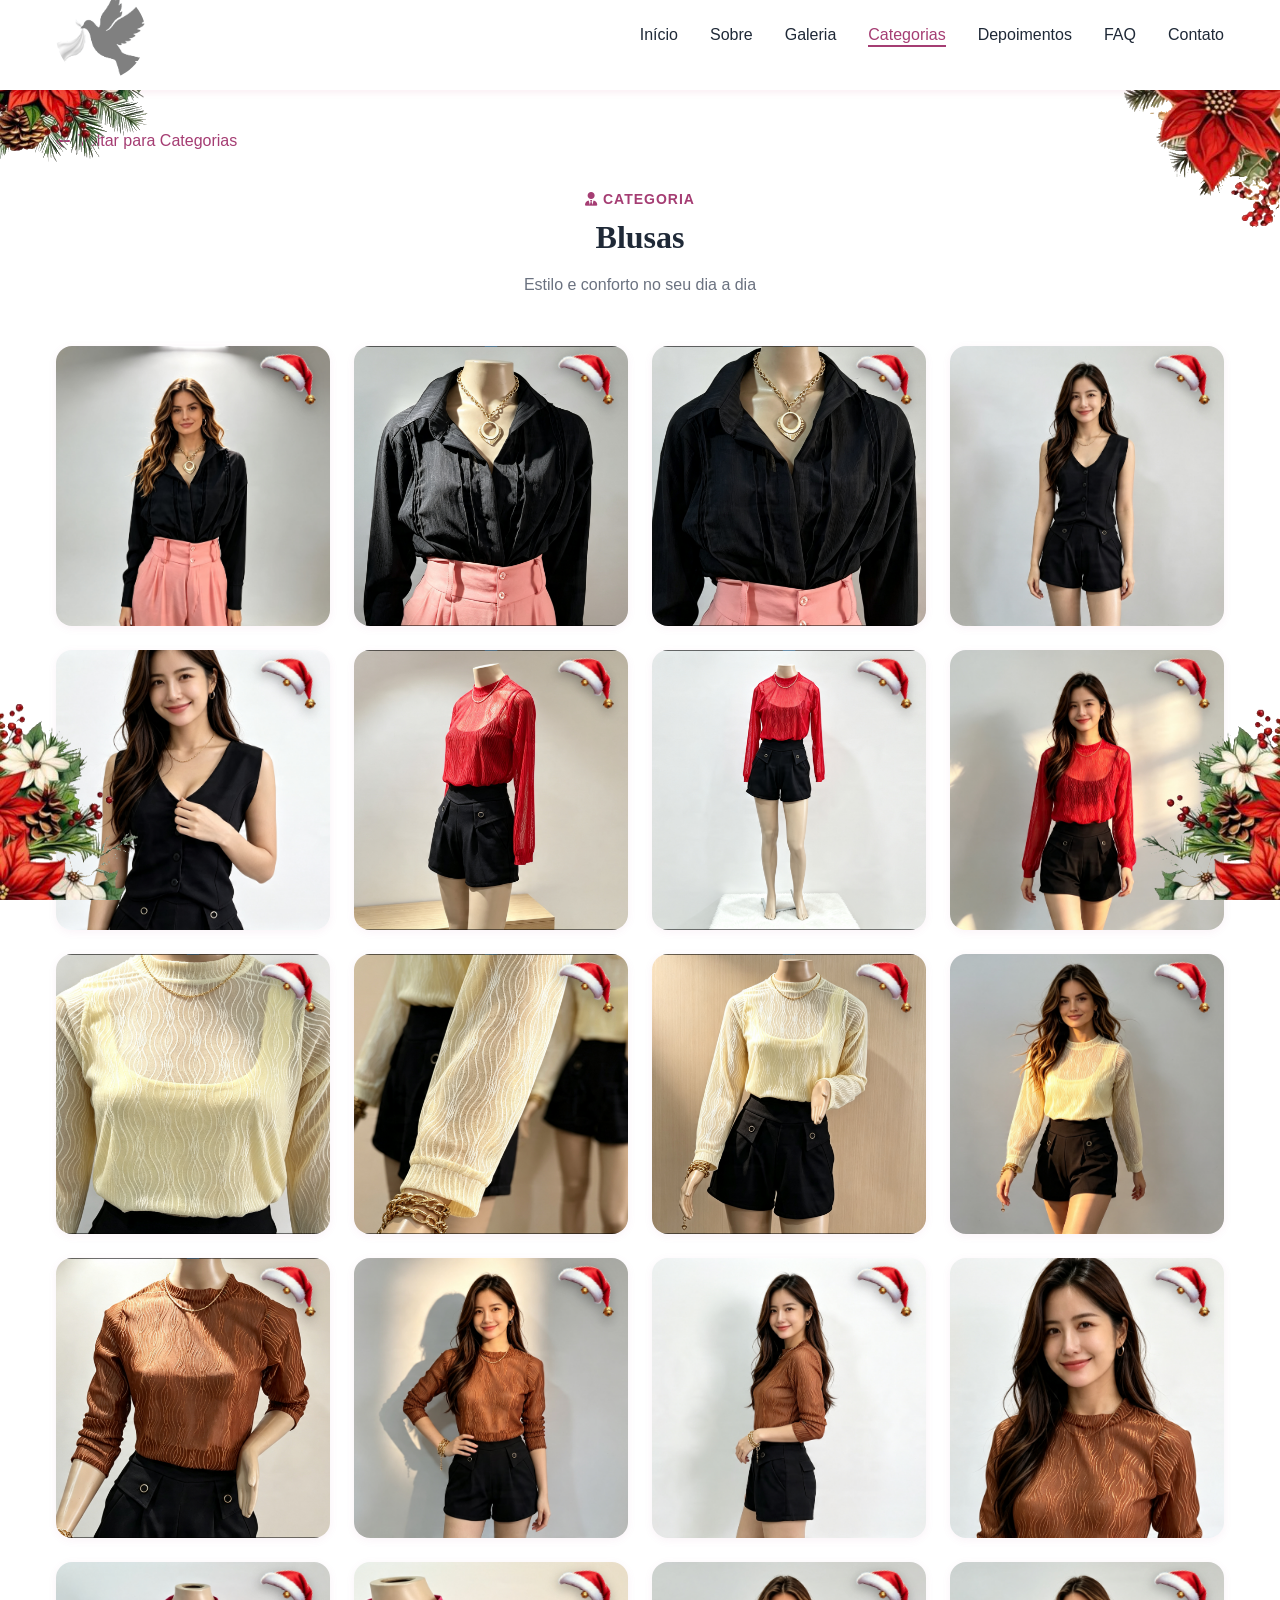
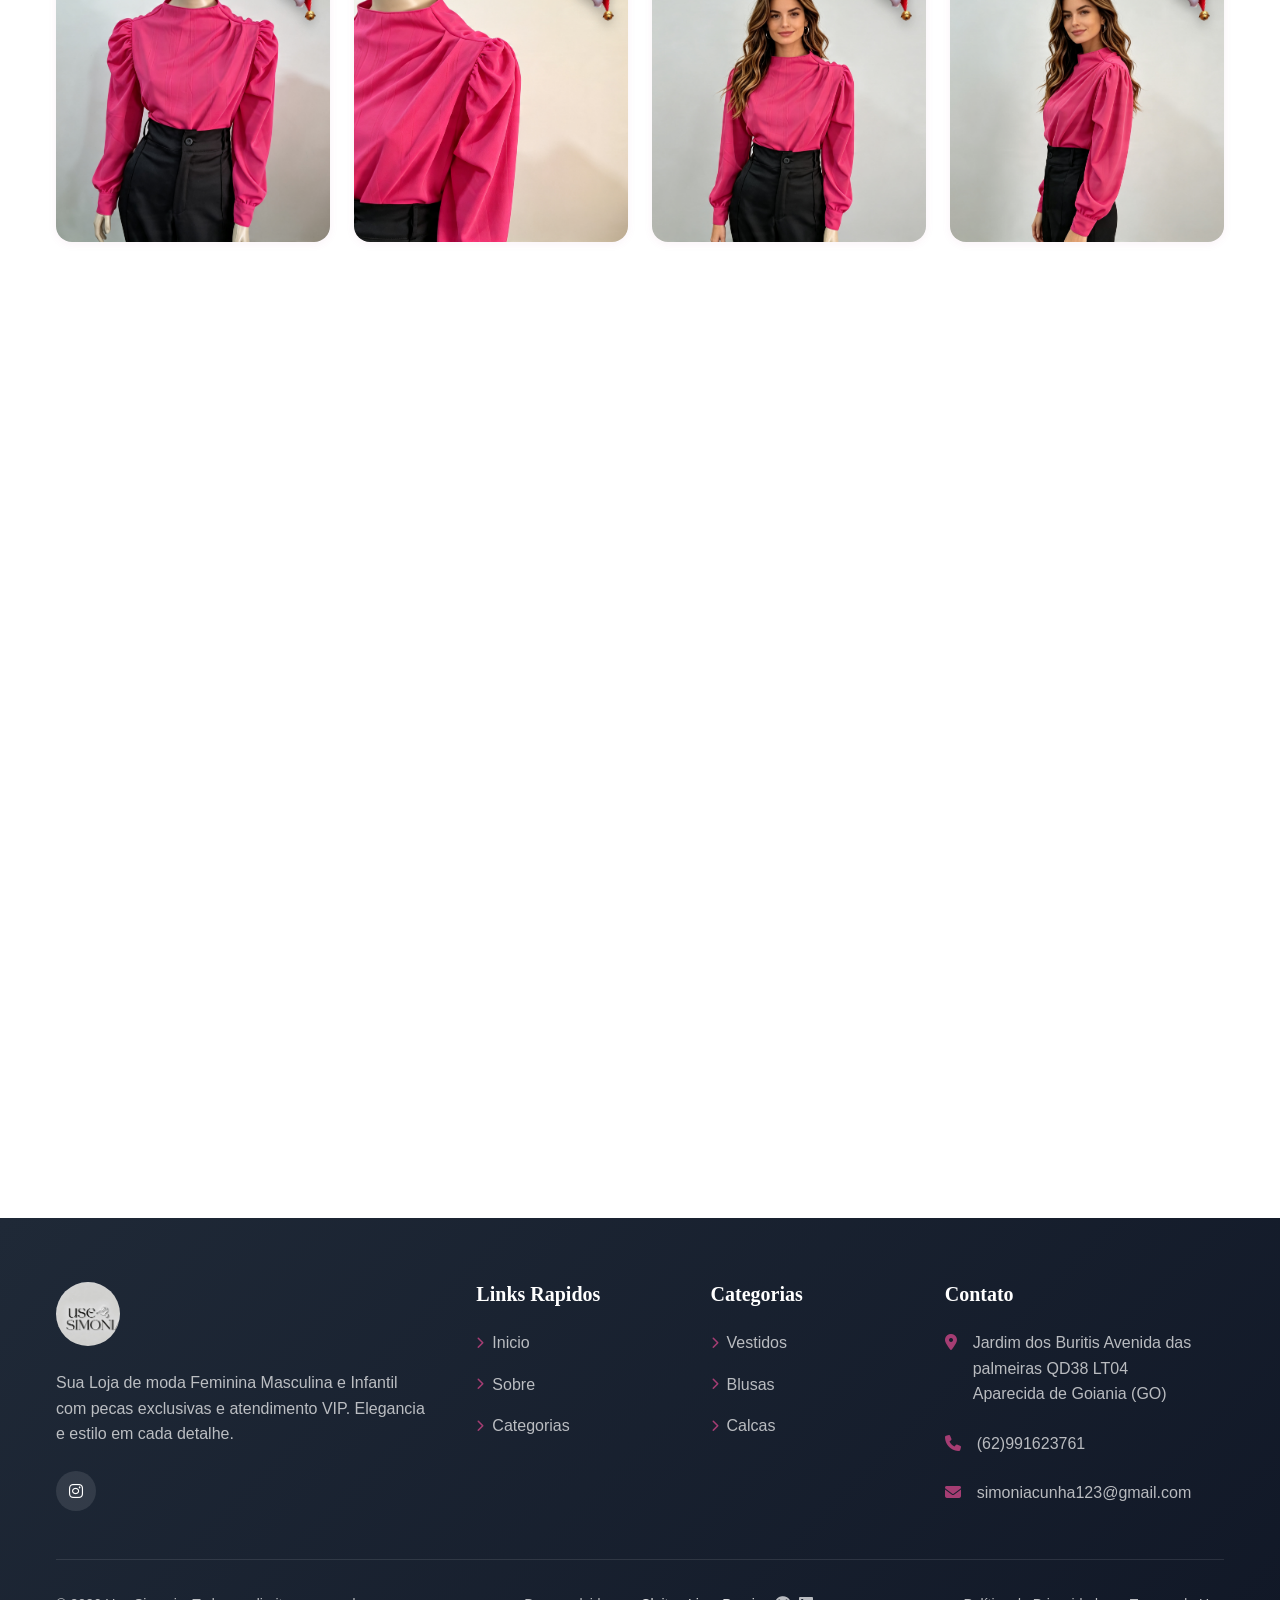
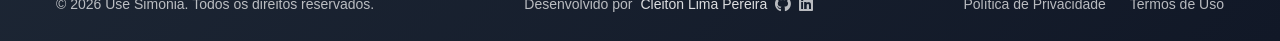
==== commit 3bd786b0: "modelagem-do -natal" ====
--- a/blusa.html
+++ b/blusa.html
@@ -7,11 +7,19 @@
     <meta name="description" content="Use Simonia - Blusas. Confira nossa coleção completa.">
     <title>Blusas - Use Simonia</title>
     <link rel="stylesheet" href="style.css">
-    <link rel="icon" type="image/png" href="./assets/logo-use-simonia.png">
+    <link rel="icon" type="image/jpeg" href="./assets/logo.jpg">
     <link rel="stylesheet" href="https://cdnjs.cloudflare.com/ajax/libs/font-awesome/6.4.0/css/all.min.css">
 </head>
 
 <body>
+    <!-- Decoração de Natal - uma moldura em cada quina da página -->
+    <div class="natal-moldura" aria-hidden="true">
+        <img src="./assets/moldura1.png" alt="" class="natal-moldura__item natal-moldura__item--1">
+        <img src="./assets/moldura2.png" alt="" class="natal-moldura__item natal-moldura__item--2">
+        <img src="./assets/moldura3.png" alt="" class="natal-moldura__item natal-moldura__item--3">
+        <img src="./assets/moldura4.png" alt="" class="natal-moldura__item natal-moldura__item--4">
+    </div>
+
     <!-- Header -->
     <header class="header" id="header">
         <nav class="nav container">
@@ -396,11 +404,17 @@
             <div class="footer__bottom">
                 <p class="footer__copy">
                     &copy; 2026 Use Simonia. Todos os direitos reservados.
-                    Criado por cleitonlimapereira
-                    https://www.linkedin.com/in/cleitonlimapereira/
+                </p>
+                <!-- Crédito do desenvolvedor -->
+                <p class="credito-dev">
+                    Desenvolvido por <strong>Cleiton Lima Pereira</strong>
+                    <a href="https://github.com/cleiton141-ai/" target="_blank" rel="noopener noreferrer"
+                        aria-label="GitHub do desenvolvedor"><i class="fab fa-github"></i></a>
+                    <a href="https://www.linkedin.com/in/cleitonlimapereira/" target="_blank" rel="noopener noreferrer"
+                        aria-label="LinkedIn do desenvolvedor"><i class="fab fa-linkedin"></i></a>
                 </p>
                 <div class="footer__bottom-links">
-                    <a href="#" class="footer__bottom-link">Politica de Privacidade</a>
+                    <a href="#" class="footer__bottom-link">Política de Privacidade</a>
                     <a href="#" class="footer__bottom-link">Termos de Uso</a>
                 </div>
             </div>
--- a/style.css
+++ b/style.css
@@ -368,6 +368,53 @@
     box-shadow: var(--shadow-lg);
 }
 
+.hero-slideshow {
+    position: relative;
+    width: 100%;
+    height: 500px;
+    overflow: hidden;
+    border-radius: var(--radius-xl);
+}
+
+.hero-slideshow__slide {
+    position: absolute;
+    inset: 0;
+    opacity: 0;
+    transition: opacity 1.2s ease-in-out;
+}
+
+.hero-slideshow__slide--active {
+    opacity: 1;
+}
+
+.hero-slideshow__slide img {
+    width: 100%;
+    height: 100%;
+    object-fit: cover;
+}
+
+.hero-slideshow__dots {
+    position: absolute;
+    bottom: 16px;
+    left: 50%;
+    display: flex;
+    gap: 8px;
+    transform: translateX(-50%);
+    z-index: 2;
+}
+
+.hero-slideshow__dot {
+    width: 10px;
+    height: 10px;
+    border-radius: 50%;
+    background: rgba(255, 255, 255, 0.55);
+    cursor: pointer;
+}
+
+.hero-slideshow__dot--active {
+    background: var(--accent-color);
+}
+
 .hero__img {
     width: 100%;
     height: 500px;
@@ -1029,13 +1076,40 @@
     padding-top: var(--spacing-lg);
     border-top: 1px solid rgba(255, 255, 255, 0.1);
     display: flex;
+    flex-wrap: wrap;
     justify-content: space-between;
     align-items: center;
+    gap: var(--spacing-sm, 12px);
 }
 
 .footer__copy {
     color: rgba(255, 255, 255, 0.7);
     font-size: var(--small-size);
+}
+
+/* Crédito do desenvolvedor */
+.credito-dev {
+    display: flex;
+    align-items: center;
+    gap: 8px;
+    color: rgba(255, 255, 255, 0.7);
+    font-size: var(--small-size);
+}
+
+.credito-dev strong {
+    font-weight: 500;
+    color: rgba(255, 255, 255, 0.85);
+}
+
+.credito-dev a {
+    color: rgba(255, 255, 255, 0.7);
+    font-size: 1rem;
+    transition: var(--transition);
+}
+
+.credito-dev a:hover {
+    color: var(--primary-color);
+    transform: translateY(-2px);
 }
 
 .footer__bottom-links {
@@ -1277,4 +1351,89 @@
         width: 45px;
         height: 45px;
     }
-}+}
+/* ==================== DECORAÇÃO DE NATAL ==================== */
+
+/* Molduras de flores natalinas fixas nas quatro quinas da página */
+.natal-moldura {
+    position: fixed;
+    inset: 0;
+    pointer-events: none;
+    z-index: 90;
+}
+
+.natal-moldura__item {
+    position: absolute;
+    width: 180px;
+    height: auto;
+}
+
+.natal-moldura__item--1 {
+    top: 0;
+    left: 0;
+}
+
+.natal-moldura__item--2 {
+    top: 0;
+    right: 0;
+}
+
+.natal-moldura__item--3 {
+    right: 0;
+    bottom: 0;
+    transform: scaleX(-1);
+}
+
+.natal-moldura__item--4 {
+    bottom: 0;
+    left: 0;
+    transform: scaleX(-1);
+}
+
+/* Toquinha de Natal na quina das molduras de fotos.
+   Posicionada com valores positivos (não negativos) porque várias molduras
+   (.hero__image-wrapper, .categoria__card, .categoria__image) usam
+   overflow:hidden — offsets negativos seriam cortados pela moldura. */
+.natal-gorro {
+    position: absolute;
+    top: 8px;
+    right: 8px;
+    width: 74px;
+    height: auto;
+    z-index: 5;
+    transform: rotate(18deg);
+    pointer-events: none;
+    filter: drop-shadow(0 4px 6px rgba(0, 0, 0, 0.3));
+}
+
+.natal-gorro--sm {
+    width: 50px;
+    top: 6px;
+    right: 6px;
+}
+
+.galeria__item .natal-gorro {
+    width: 64px;
+}
+
+@media (max-width: 768px) {
+    .natal-moldura__item {
+        width: 115px;
+    }
+
+    .natal-gorro {
+        width: 52px;
+        top: 6px;
+        right: 6px;
+    }
+
+    .natal-gorro--sm {
+        width: 40px;
+        top: 5px;
+        right: 5px;
+    }
+
+    .galeria__item .natal-gorro {
+        width: 48px;
+    }
+}
